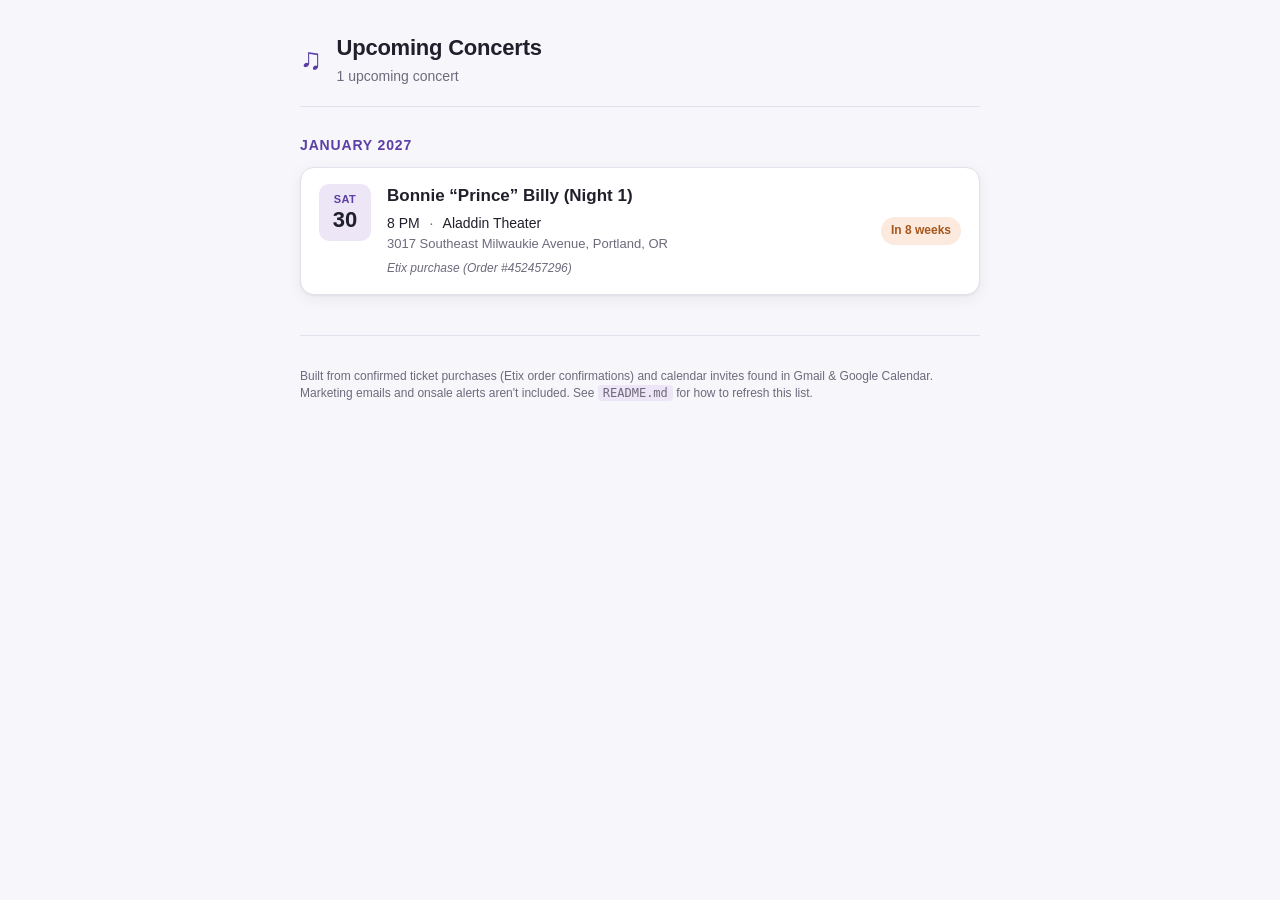
==== concerts/index.html @ a7eaadc4 "Add Upcoming Concerts app Shows confirmed upcoming concerts organized by month with date, time, venu" ====
<!DOCTYPE html>
<html lang="en">
<head>
<meta charset="UTF-8" />
<meta name="viewport" content="width=device-width, initial-scale=1.0" />
<title>Upcoming Concerts</title>
<link rel="stylesheet" href="css/styles.css" />
</head>
<body>
<div id="page">

  <header class="page-header">
    <div class="brand">
      <span class="brand-mark">&#9835;</span>
      <div>
        <h1>Upcoming Concerts</h1>
        <p class="tagline" id="summary">Loading&hellip;</p>
      </div>
    </div>
  </header>

  <main id="app"></main>

  <footer class="page-footer">
    <p>Built from confirmed ticket purchases (Etix order confirmations) and calendar invites found in Gmail &amp; Google Calendar. Marketing emails and onsale alerts aren't included. See <code>README.md</code> for how to refresh this list.</p>
  </footer>

</div>

<script src="js/data.js"></script>
<script src="js/app.js"></script>
</body>
</html>
---- concerts/css/styles.css ----
:root {
  --bg: #f7f6fa;
  --surface: #ffffff;
  --border: #e4e1ec;
  --text: #211f2b;
  --muted: #6d6a7c;
  --accent: #5b3fa6;
  --accent-soft: #ece6f7;
  --badge-bg: #fbeadd;
  --badge-text: #a5561c;
  --shadow: 0 1px 2px rgba(30, 20, 45, 0.06), 0 4px 16px rgba(30, 20, 45, 0.06);
  --radius: 14px;
}

@media (prefers-color-scheme: dark) {
  :root {
    --bg: #17151f;
    --surface: #1f1c29;
    --border: #322e3d;
    --text: #ebe9f2;
    --muted: #a7a2b8;
    --accent: #a68df0;
    --accent-soft: #2a2438;
    --badge-bg: #3a2a1a;
    --badge-text: #f0b579;
    --shadow: 0 1px 2px rgba(0,0,0,0.3), 0 4px 20px rgba(0,0,0,0.35);
  }
}

* { box-sizing: border-box; }

body {
  margin: 0;
  font-family: -apple-system, BlinkMacSystemFont, "Segoe UI", Roboto, Helvetica, Arial, sans-serif;
  background: var(--bg);
  color: var(--text);
  line-height: 1.45;
}

#page {
  max-width: 720px;
  margin: 0 auto;
  padding: 0 20px 60px;
}

.page-header {
  padding: 32px 0 20px;
  border-bottom: 1px solid var(--border);
  margin-bottom: 28px;
}

.brand {
  display: flex;
  align-items: center;
  gap: 14px;
}

.brand-mark {
  font-size: 30px;
  color: var(--accent);
}

.page-header h1 {
  margin: 0;
  font-size: 22px;
  letter-spacing: -0.01em;
}

.tagline {
  margin: 2px 0 0;
  color: var(--muted);
  font-size: 14px;
}

.month-group {
  margin-bottom: 32px;
}

.month-heading {
  font-size: 14px;
  font-weight: 700;
  text-transform: uppercase;
  letter-spacing: 0.06em;
  color: var(--accent);
  margin: 0 0 12px;
}

.concert-list {
  display: flex;
  flex-direction: column;
  gap: 12px;
}

.concert-card {
  display: flex;
  align-items: flex-start;
  gap: 16px;
  background: var(--surface);
  border: 1px solid var(--border);
  border-radius: var(--radius);
  box-shadow: var(--shadow);
  padding: 16px 18px;
}

.concert-date {
  flex: 0 0 auto;
  width: 52px;
  text-align: center;
  background: var(--accent-soft);
  border-radius: 10px;
  padding: 8px 0;
}

.concert-weekday {
  font-size: 11px;
  font-weight: 700;
  text-transform: uppercase;
  color: var(--accent);
  letter-spacing: 0.04em;
}

.concert-day {
  font-size: 22px;
  font-weight: 700;
  line-height: 1.1;
}

.concert-info {
  flex: 1 1 auto;
  min-width: 0;
}

.concert-artist {
  margin: 0 0 4px;
  font-size: 17px;
  font-weight: 650;
}

.concert-meta {
  color: var(--text);
  font-size: 14px;
}

.concert-sep {
  color: var(--muted);
  margin: 0 6px;
}

.concert-address {
  color: var(--muted);
  font-size: 13px;
  margin-top: 2px;
}

.concert-source {
  color: var(--muted);
  font-size: 12px;
  margin-top: 6px;
  font-style: italic;
}

.concert-badge {
  flex: 0 0 auto;
  align-self: center;
  background: var(--badge-bg);
  color: var(--badge-text);
  font-size: 12px;
  font-weight: 700;
  padding: 5px 10px;
  border-radius: 999px;
  white-space: nowrap;
}

.empty {
  color: var(--muted);
  text-align: center;
  padding: 40px 0;
}

.page-footer {
  margin-top: 40px;
  padding-top: 20px;
  border-top: 1px solid var(--border);
  color: var(--muted);
  font-size: 12px;
}

.page-footer code {
  background: var(--accent-soft);
  padding: 1px 5px;
  border-radius: 4px;
}

@media (max-width: 480px) {
  .concert-card {
    flex-wrap: wrap;
  }
  .concert-badge {
    order: 3;
    margin-left: 68px;
  }
}
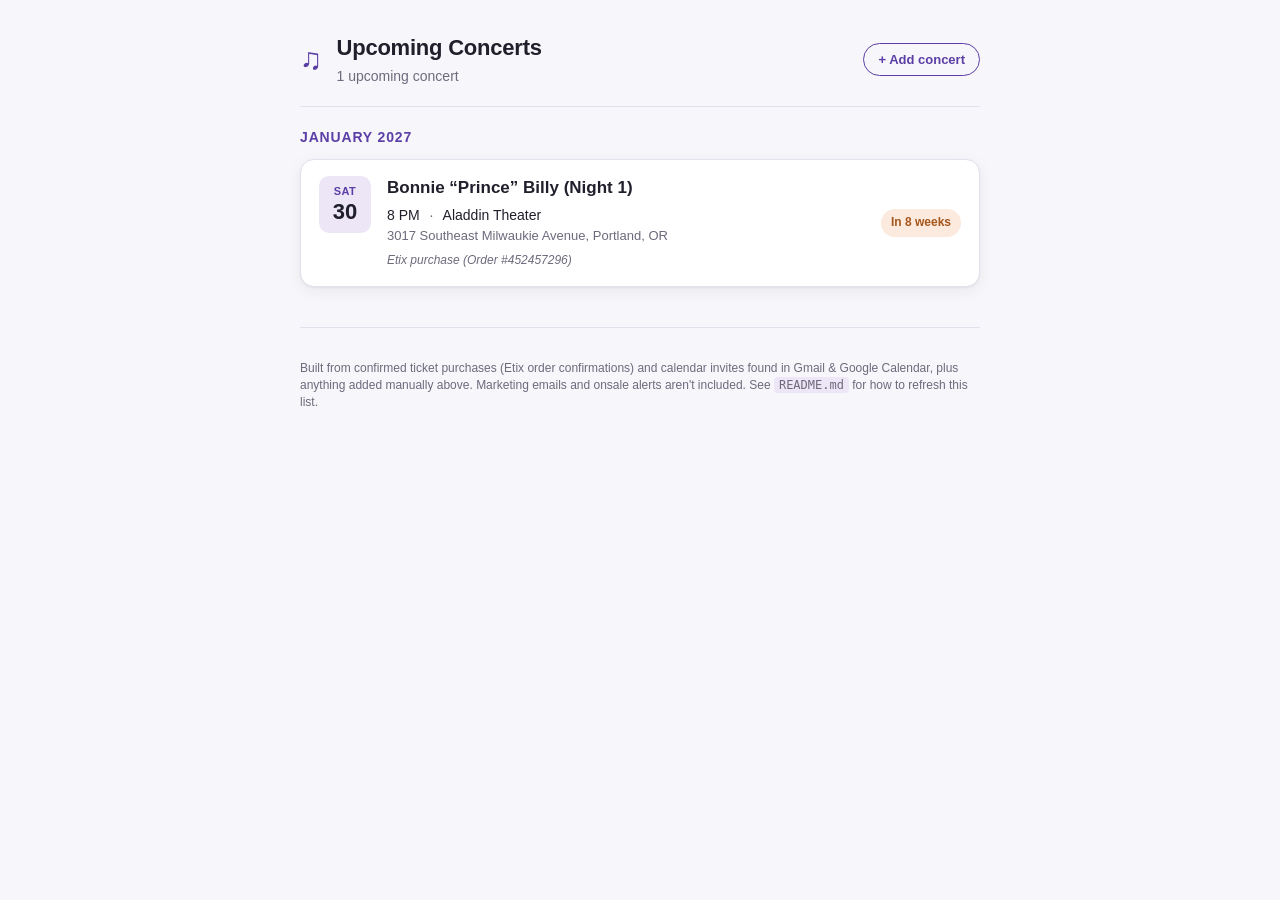
==== commit def82b0b: "Add manual "add concert" form to Upcoming Concerts Lets you add a show yourself (saved to localStora" ====
--- a/concerts/index.html
+++ b/concerts/index.html
@@ -17,12 +17,44 @@
         <p class="tagline" id="summary">Loading&hellip;</p>
       </div>
     </div>
+    <button type="button" class="add-toggle" id="addToggle">+ Add concert</button>
   </header>
+
+  <form class="add-form" id="addForm" hidden>
+    <div class="add-form-row">
+      <label>Artist / show
+        <input type="text" id="fieldArtist" required placeholder="e.g. Japanese Breakfast" />
+      </label>
+    </div>
+    <div class="add-form-row add-form-row-split">
+      <label>Date
+        <input type="date" id="fieldDate" required />
+      </label>
+      <label>Time
+        <input type="time" id="fieldTime" required />
+      </label>
+    </div>
+    <div class="add-form-row">
+      <label>Venue
+        <input type="text" id="fieldVenue" required placeholder="e.g. Roseland Theater" />
+      </label>
+    </div>
+    <div class="add-form-row">
+      <label>Address <span class="optional">(optional)</span>
+        <input type="text" id="fieldAddress" placeholder="e.g. 8 Northwest 6th Avenue, Portland, OR" />
+      </label>
+    </div>
+    <p class="add-form-hint">Times are entered in Pacific time (the time zone all the venues above are in).</p>
+    <div class="add-form-actions">
+      <button type="submit" class="add-submit">Add to list</button>
+      <button type="button" class="add-cancel" id="addCancel">Cancel</button>
+    </div>
+  </form>
 
   <main id="app"></main>
 
   <footer class="page-footer">
-    <p>Built from confirmed ticket purchases (Etix order confirmations) and calendar invites found in Gmail &amp; Google Calendar. Marketing emails and onsale alerts aren't included. See <code>README.md</code> for how to refresh this list.</p>
+    <p>Built from confirmed ticket purchases (Etix order confirmations) and calendar invites found in Gmail &amp; Google Calendar, plus anything added manually above. Marketing emails and onsale alerts aren't included. See <code>README.md</code> for how to refresh this list.</p>
   </footer>
 
 </div>
--- a/concerts/css/styles.css
+++ b/concerts/css/styles.css
@@ -44,9 +44,14 @@
 }
 
 .page-header {
+  display: flex;
+  align-items: center;
+  justify-content: space-between;
+  gap: 16px;
+  flex-wrap: wrap;
   padding: 32px 0 20px;
   border-bottom: 1px solid var(--border);
-  margin-bottom: 28px;
+  margin-bottom: 20px;
 }
 
 .brand {
@@ -72,6 +77,108 @@
   font-size: 14px;
 }
 
+.add-toggle {
+  flex: 0 0 auto;
+  border: 1px solid var(--accent);
+  color: var(--accent);
+  background: transparent;
+  font-size: 13px;
+  font-weight: 700;
+  padding: 8px 14px;
+  border-radius: 999px;
+  cursor: pointer;
+}
+
+.add-toggle:hover {
+  background: var(--accent-soft);
+}
+
+.add-form {
+  background: var(--surface);
+  border: 1px solid var(--border);
+  border-radius: var(--radius);
+  box-shadow: var(--shadow);
+  padding: 18px 20px;
+  margin-bottom: 28px;
+}
+
+.add-form-row {
+  display: flex;
+  flex-direction: column;
+  gap: 4px;
+  margin-bottom: 14px;
+}
+
+.add-form-row-split {
+  flex-direction: row;
+  gap: 14px;
+}
+
+.add-form-row-split label {
+  flex: 1 1 0;
+}
+
+.add-form label {
+  display: flex;
+  flex-direction: column;
+  gap: 4px;
+  font-size: 13px;
+  font-weight: 600;
+  color: var(--muted);
+}
+
+.add-form .optional {
+  font-weight: 400;
+  text-transform: none;
+}
+
+.add-form input {
+  font: inherit;
+  color: var(--text);
+  background: var(--bg);
+  border: 1px solid var(--border);
+  border-radius: 8px;
+  padding: 9px 10px;
+}
+
+.add-form input:focus {
+  outline: 2px solid var(--accent);
+  outline-offset: 1px;
+}
+
+.add-form-hint {
+  margin: 0 0 14px;
+  font-size: 12px;
+  color: var(--muted);
+}
+
+.add-form-actions {
+  display: flex;
+  gap: 10px;
+}
+
+.add-submit {
+  background: var(--accent);
+  color: #fff;
+  border: none;
+  font-weight: 700;
+  font-size: 14px;
+  padding: 9px 16px;
+  border-radius: 8px;
+  cursor: pointer;
+}
+
+.add-cancel {
+  background: transparent;
+  color: var(--muted);
+  border: 1px solid var(--border);
+  font-weight: 600;
+  font-size: 14px;
+  padding: 9px 16px;
+  border-radius: 8px;
+  cursor: pointer;
+}
+
 .month-group {
   margin-bottom: 32px;
 }
@@ -92,6 +199,7 @@
 }
 
 .concert-card {
+  position: relative;
   display: flex;
   align-items: flex-start;
   gap: 16px;
@@ -100,6 +208,28 @@
   border-radius: var(--radius);
   box-shadow: var(--shadow);
   padding: 16px 18px;
+}
+
+.concert-remove {
+  position: absolute;
+  top: 10px;
+  right: 10px;
+  width: 22px;
+  height: 22px;
+  line-height: 20px;
+  text-align: center;
+  border-radius: 999px;
+  border: 1px solid var(--border);
+  background: var(--bg);
+  color: var(--muted);
+  font-size: 15px;
+  cursor: pointer;
+  padding: 0;
+}
+
+.concert-remove:hover {
+  color: var(--badge-text);
+  border-color: var(--badge-text);
 }
 
 .concert-date {
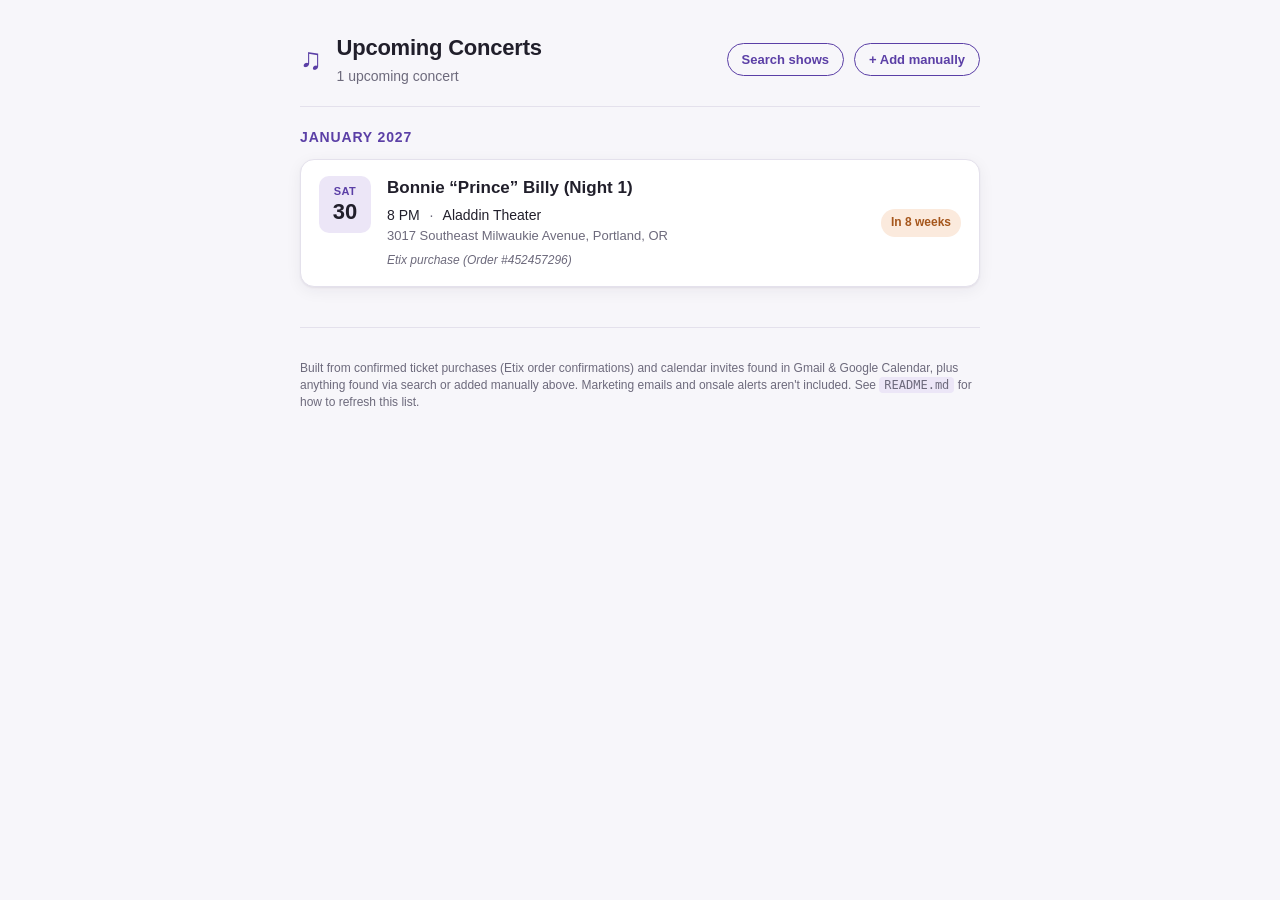
==== commit 68dc5a27: "Add live Ticketmaster search for adding concerts Search shows independent of Gmail (no ticket requir" ====
--- a/concerts/index.html
+++ b/concerts/index.html
@@ -17,8 +17,24 @@
         <p class="tagline" id="summary">Loading&hellip;</p>
       </div>
     </div>
-    <button type="button" class="add-toggle" id="addToggle">+ Add concert</button>
+    <div class="header-actions">
+      <button type="button" class="add-toggle" id="searchToggle">Search shows</button>
+      <button type="button" class="add-toggle" id="addToggle">+ Add manually</button>
+    </div>
   </header>
+
+  <div class="add-form" id="searchPanel" hidden>
+    <div class="add-form-row">
+      <label>Ticketmaster API key <span class="optional">(free — <a href="https://developer.ticketmaster.com/products-and-docs/apis/getting-started/" target="_blank" rel="noopener">get one here</a>, saved in this browser only)</span>
+        <input type="password" id="tmApiKey" placeholder="Paste your Consumer Key" autocomplete="off" />
+      </label>
+    </div>
+    <div class="add-form-row search-row">
+      <input type="text" id="searchQuery" placeholder="Search artist or show, e.g. Japanese Breakfast" />
+      <button type="button" class="add-submit" id="searchBtn">Search</button>
+    </div>
+    <div id="searchResults" class="search-results"></div>
+  </div>
 
   <form class="add-form" id="addForm" hidden>
     <div class="add-form-row">
@@ -54,7 +70,7 @@
   <main id="app"></main>
 
   <footer class="page-footer">
-    <p>Built from confirmed ticket purchases (Etix order confirmations) and calendar invites found in Gmail &amp; Google Calendar, plus anything added manually above. Marketing emails and onsale alerts aren't included. See <code>README.md</code> for how to refresh this list.</p>
+    <p>Built from confirmed ticket purchases (Etix order confirmations) and calendar invites found in Gmail &amp; Google Calendar, plus anything found via search or added manually above. Marketing emails and onsale alerts aren't included. See <code>README.md</code> for how to refresh this list.</p>
   </footer>
 
 </div>
--- a/concerts/css/styles.css
+++ b/concerts/css/styles.css
@@ -77,6 +77,12 @@
   font-size: 14px;
 }
 
+.header-actions {
+  flex: 0 0 auto;
+  display: flex;
+  gap: 10px;
+}
+
 .add-toggle {
   flex: 0 0 auto;
   border: 1px solid var(--accent);
@@ -177,6 +183,75 @@
   padding: 9px 16px;
   border-radius: 8px;
   cursor: pointer;
+}
+
+.add-form .optional a {
+  color: var(--accent);
+}
+
+.search-row {
+  flex-direction: row;
+  gap: 10px;
+}
+
+.search-row input {
+  flex: 1 1 auto;
+}
+
+.search-results {
+  display: flex;
+  flex-direction: column;
+  gap: 8px;
+}
+
+.search-status {
+  color: var(--muted);
+  font-size: 13px;
+  margin: 4px 0 0;
+}
+
+.search-status-error {
+  color: var(--badge-text);
+}
+
+.search-result {
+  display: flex;
+  align-items: center;
+  justify-content: space-between;
+  gap: 12px;
+  border: 1px solid var(--border);
+  border-radius: 10px;
+  padding: 10px 12px;
+}
+
+.search-result-name {
+  font-weight: 650;
+  font-size: 14px;
+}
+
+.search-result-meta {
+  color: var(--muted);
+  font-size: 12.5px;
+  margin-top: 2px;
+}
+
+.search-add-btn {
+  flex: 0 0 auto;
+  background: var(--accent);
+  color: #fff;
+  border: none;
+  font-weight: 700;
+  font-size: 12.5px;
+  padding: 7px 12px;
+  border-radius: 8px;
+  cursor: pointer;
+  white-space: nowrap;
+}
+
+.search-add-btn:disabled {
+  background: var(--border);
+  color: var(--muted);
+  cursor: default;
 }
 
 .month-group {
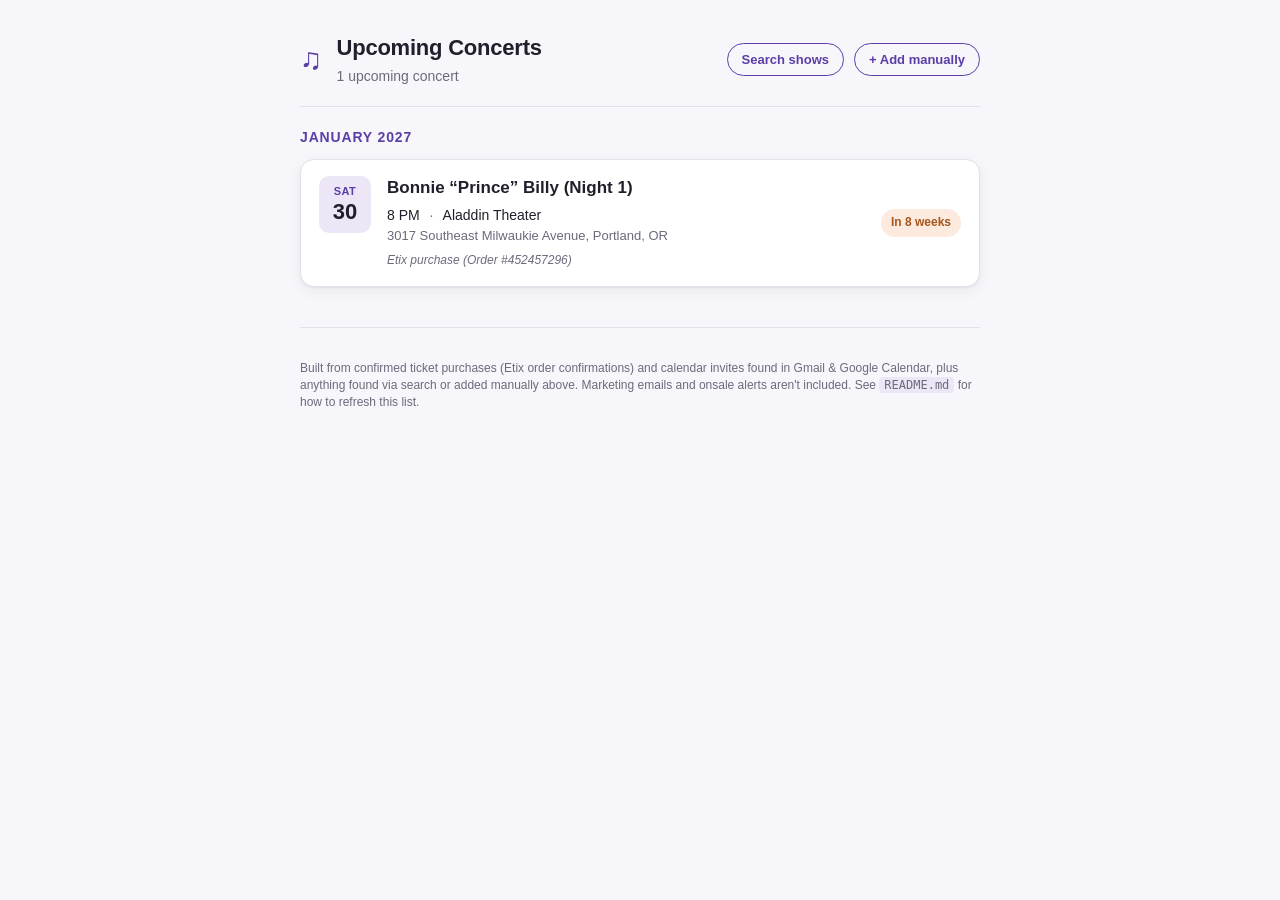
==== commit 55bc2680: "Add city search and fix API key persistence - Search shows now accepts a city (alone or combined wit" ====
--- a/concerts/index.html
+++ b/concerts/index.html
@@ -30,7 +30,8 @@
       </label>
     </div>
     <div class="add-form-row search-row">
-      <input type="text" id="searchQuery" placeholder="Search artist or show, e.g. Japanese Breakfast" />
+      <input type="text" id="searchQuery" placeholder="Artist or show (optional if searching by city)" />
+      <input type="text" id="searchCity" placeholder="City, e.g. Portland" />
       <button type="button" class="add-submit" id="searchBtn">Search</button>
     </div>
     <div id="searchResults" class="search-results"></div>
--- a/concerts/css/styles.css
+++ b/concerts/css/styles.css
@@ -191,11 +191,21 @@
 
 .search-row {
   flex-direction: row;
+  flex-wrap: wrap;
   gap: 10px;
 }
 
 .search-row input {
-  flex: 1 1 auto;
+  flex: 1 1 160px;
+}
+
+.search-row #searchCity {
+  flex: 1 1 120px;
+  max-width: 220px;
+}
+
+.search-row .add-submit {
+  flex: 0 0 auto;
 }
 
 .search-results {
